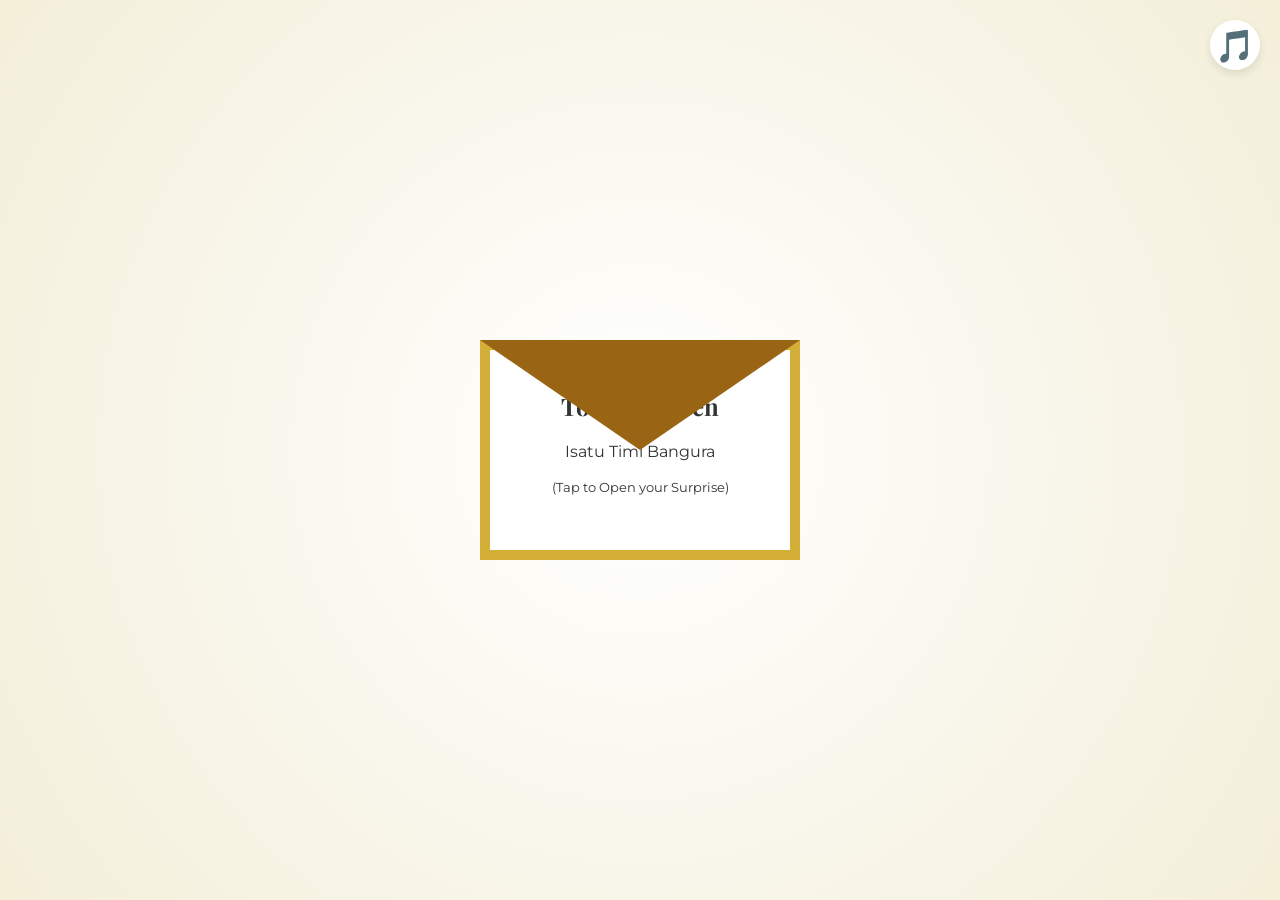
==== index.html @ e73a8da0 "Add files via upload" ====
<!DOCTYPE html>
<html lang="en">
<head>
    <meta charset="UTF-8">
    <meta name="viewport" content="width=device-width, initial-scale=1.0">
    <title>Queen Isatu Timi Bangura | 58 Years of Grace</title>
    <link href="https://fonts.googleapis.com/css2?family=Montserrat:wght@300;400&family=Playfair+Display:ital,wght@0,700;1,400&display=swap" rel="stylesheet">
    <link rel="stylesheet" href="style.css">
</head>
<body>

    <audio id="bgMusic" src="song.mp4" loop></audio>
    <div id="music-control" class="music-note">🎵</div>

    <div id="envelope-stage" class="stage">
        <div class="envelope-wrapper" id="envelope">
            <div class="envelope">
                <div class="flap"></div>
                <div class="letter">
                    <h2>To Our Queen</h2>
                    <p>Isatu Timi Bangura</p>
                    <small>(Tap to Open your Surprise)</small>
                </div>
            </div>
        </div>
    </div>

    <div id="splash-stage" class="stage" style="display: none;">
        <canvas id="particle-canvas"></canvas>
        <div class="golden-frame">
            <img id="splash-img" src="photo1.jpg" alt="Mom">
        </div>
        <h1 class="splash-text">Happy Birthday to the Best Mom in the World</h1>
    </div>

    <div id="home-stage" style="display: none;">
        <header class="main-header">
            <h1 class="reveal">Isatu Timi Bangura</h1>
            <p class="subtitle reveal">February 22, 1968</p>
            
            <div class="timer-box reveal">
                <p>Gracing the world for:</p>
                <div id="live-timer">Calculating...</div>
            </div>
        </header>

        <section class="content-grid">
            <div class="reveal-box scroll-item">
                <div class="media"><img src="photo2.jpg"></div>
                <div class="text-card">
                    <p class="bible">"She is clothed with strength and dignity; she can laugh at the days to come."</p>
                    <p class="ref">Proverbs 31:25</p>
                </div>
            </div>

            <div class="reveal-box scroll-item reverse">
                <div class="media"><video src="merry.mkv" controls></video></div>
                <div class="text-card">
                    <p class="quote">"A mother’s love is the heartbeat of the home."</p>
                </div>
            </div>

            <div class="reveal-box scroll-item">
                <div class="media"><img src="photo3.jpg"></div>
                <div class="text-card">
                    <p class="bible">"Her children arise and call her blessed."</p>
                    <p class="ref">Proverbs 31:28</p>
                </div>
            </div>

            <div class="reveal-box scroll-item reverse">
                <div class="media"><img src="photo4.jpg"></div>
                <div class="text-card">
                    <p class="quote">"You aren't just a woman of God; you are a testament to His grace."</p>
                </div>
            </div>

            </section>

        <footer>
            <p>Happy 58th Birthday, Mom. You are loved beyond words.</p>
        </footer>
    </div>

    <script src="script.js"></script>
</body>
</html>
---- style.css ----
:root {
    --gold: #D4AF37;
    --dark-gold: #996515;
    --cream: #FDFCF0;
    --white: #FFFFFF;
}

* { box-sizing: border-box; scroll-behavior: smooth; }

body {
    margin: 0;
    font-family: 'Montserrat', sans-serif;
    background: var(--white);
    overflow-x: hidden;
    color: #333;
}

/* Custom Scrollbar */
::-webkit-scrollbar { width: 8px; }
::-webkit-scrollbar-track { background: var(--white); }
::-webkit-scrollbar-thumb { background: var(--gold); border-radius: 10px; }

h1, h2, .bible { font-family: 'Playfair Display', serif; }

.stage {
    height: 100vh;
    width: 100%;
    display: flex;
    flex-direction: column;
    justify-content: center;
    align-items: center;
    background: radial-gradient(circle, #fff 0%, #f3efd9 100%);
}

/* Envelope Animation */
.envelope-wrapper { position: relative; cursor: pointer; transition: 0.5s; }
.envelope-wrapper:hover { transform: translateY(-10px); }
.envelope { width: 320px; height: 220px; background: var(--gold); position: relative; }
.flap {
    position: absolute; top: 0; width: 0; height: 0;
    border-left: 160px solid transparent; border-right: 160px solid transparent;
    border-top: 110px solid var(--dark-gold); transform-origin: top; transition: 0.8s; z-index: 3;
}
.envelope.open .flap { transform: rotateX(180deg); }
.letter {
    position: absolute; bottom: 10px; left: 10px; width: 300px; height: 200px;
    background: white; padding: 20px; text-align: center; z-index: 2; transition: 0.6s;
}
.envelope.open .letter { transform: translateY(-60px); box-shadow: 0 -10px 20px rgba(0,0,0,0.1); }

/* Splash Screen */
.golden-frame {
    width: 320px; height: 320px; border-radius: 50%;
    border: 8px solid var(--gold); box-shadow: 0 0 50px rgba(212, 175, 55, 0.6);
    overflow: hidden; margin-bottom: 30px;
}
.golden-frame img { width: 100%; height: 100%; object-fit: cover; transition: 0.5s ease-in-out; }

/* Main Content */
.main-header { padding: 100px 20px; text-align: center; background: var(--cream); }
.timer-box { 
    margin-top: 20px; padding: 20px; background: rgba(255,255,255,0.7);
    backdrop-filter: blur(10px); border: 1px solid var(--gold); display: inline-block;
}
#live-timer { font-size: 1.4rem; color: var(--dark-gold); font-weight: bold; }

/* Reveal Animation Class */
.reveal { opacity: 0; transform: translateY(30px); transition: 1s all ease; }
.reveal.active { opacity: 1; transform: translateY(0); }

.scroll-item {
    display: flex; align-items: center; gap: 50px; padding: 80px 10%;
}
.reverse { flex-direction: row-reverse; background: var(--cream); }
.media img, .media video { 
    width: 100%; max-width: 500px; border-radius: 4px; border: 1px solid var(--gold);
    box-shadow: 20px 20px 0px var(--gold);
}
.text-card { flex: 1; padding: 40px; }
.bible { font-size: 2rem; font-style: italic; }
.ref { color: var(--gold); font-weight: bold; margin-top: 10px; }
.quote { font-size: 1.5rem; border-left: 5px solid var(--gold); padding-left: 20px; }

.music-note {
    position: fixed; top: 20px; right: 20px; font-size: 2rem; cursor: pointer;
    z-index: 100; color: var(--gold); background: white; border-radius: 50%; width: 50px; height: 50px;
    display: flex; align-items: center; justify-content: center; box-shadow: 0 4px 10px rgba(0,0,0,0.1);
}
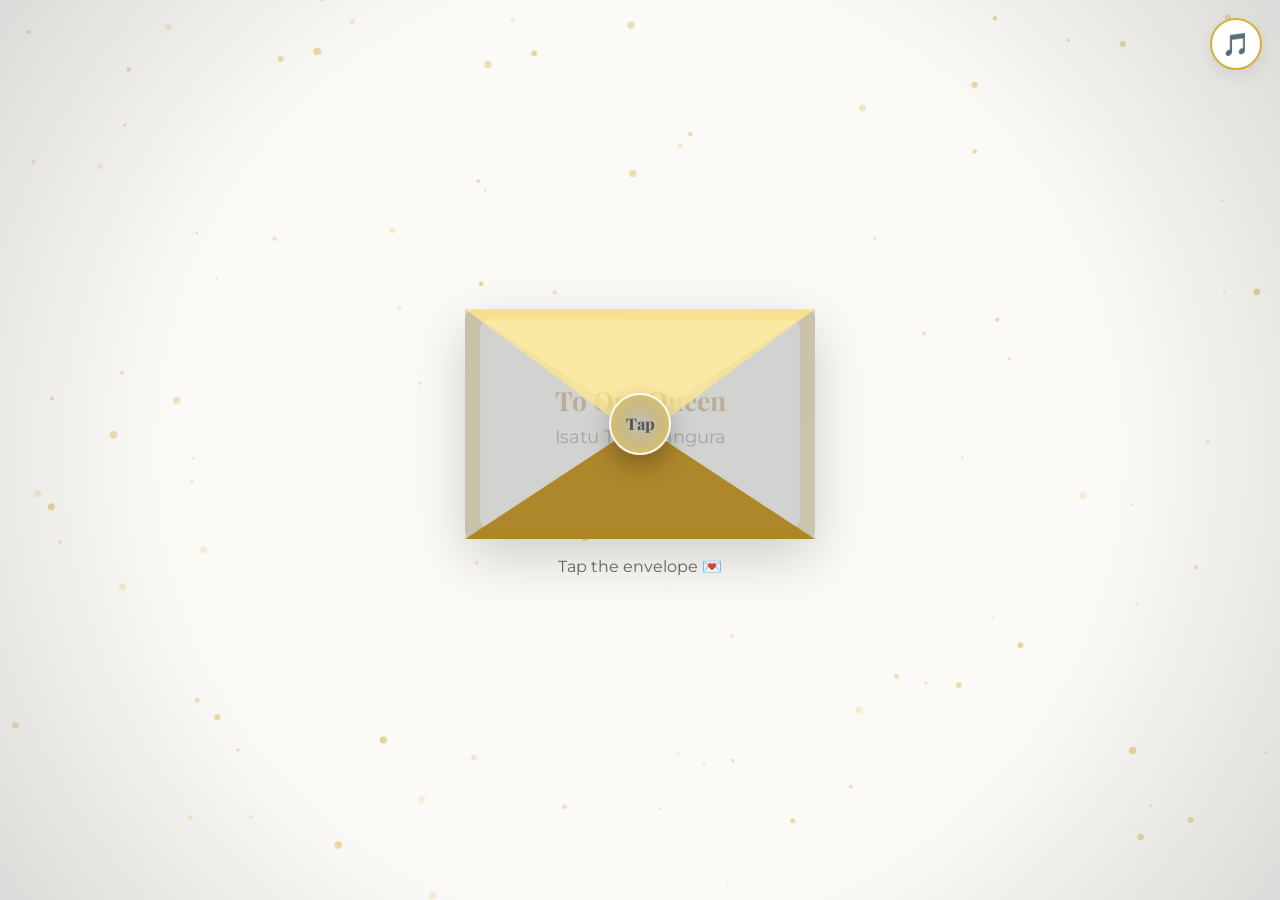
==== commit ca0cb901: "Add files via upload" ====
--- a/index.html
+++ b/index.html
@@ -1,87 +1,195 @@
-<!DOCTYPE html>
-<html lang="en">
-<head>
-    <meta charset="UTF-8">
-    <meta name="viewport" content="width=device-width, initial-scale=1.0">
-    <title>Queen Isatu Timi Bangura | 58 Years of Grace</title>
-    <link href="https://fonts.googleapis.com/css2?family=Montserrat:wght@300;400&family=Playfair+Display:ital,wght@0,700;1,400&display=swap" rel="stylesheet">
-    <link rel="stylesheet" href="style.css">
-</head>
-<body>
-
-    <audio id="bgMusic" src="song.mp4" loop></audio>
-    <div id="music-control" class="music-note">🎵</div>
-
-    <div id="envelope-stage" class="stage">
-        <div class="envelope-wrapper" id="envelope">
-            <div class="envelope">
-                <div class="flap"></div>
-                <div class="letter">
-                    <h2>To Our Queen</h2>
-                    <p>Isatu Timi Bangura</p>
-                    <small>(Tap to Open your Surprise)</small>
-                </div>
-            </div>
-        </div>
-    </div>
-
-    <div id="splash-stage" class="stage" style="display: none;">
-        <canvas id="particle-canvas"></canvas>
-        <div class="golden-frame">
-            <img id="splash-img" src="photo1.jpg" alt="Mom">
-        </div>
-        <h1 class="splash-text">Happy Birthday to the Best Mom in the World</h1>
-    </div>
-
-    <div id="home-stage" style="display: none;">
-        <header class="main-header">
-            <h1 class="reveal">Isatu Timi Bangura</h1>
-            <p class="subtitle reveal">February 22, 1968</p>
-            
-            <div class="timer-box reveal">
-                <p>Gracing the world for:</p>
-                <div id="live-timer">Calculating...</div>
-            </div>
-        </header>
-
-        <section class="content-grid">
-            <div class="reveal-box scroll-item">
-                <div class="media"><img src="photo2.jpg"></div>
-                <div class="text-card">
-                    <p class="bible">"She is clothed with strength and dignity; she can laugh at the days to come."</p>
-                    <p class="ref">Proverbs 31:25</p>
-                </div>
-            </div>
-
-            <div class="reveal-box scroll-item reverse">
-                <div class="media"><video src="merry.mkv" controls></video></div>
-                <div class="text-card">
-                    <p class="quote">"A mother’s love is the heartbeat of the home."</p>
-                </div>
-            </div>
-
-            <div class="reveal-box scroll-item">
-                <div class="media"><img src="photo3.jpg"></div>
-                <div class="text-card">
-                    <p class="bible">"Her children arise and call her blessed."</p>
-                    <p class="ref">Proverbs 31:28</p>
-                </div>
-            </div>
-
-            <div class="reveal-box scroll-item reverse">
-                <div class="media"><img src="photo4.jpg"></div>
-                <div class="text-card">
-                    <p class="quote">"You aren't just a woman of God; you are a testament to His grace."</p>
-                </div>
-            </div>
-
-            </section>
-
-        <footer>
-            <p>Happy 58th Birthday, Mom. You are loved beyond words.</p>
-        </footer>
-    </div>
-
-    <script src="script.js"></script>
-</body>
+<!DOCTYPE html>
+<html lang="en">
+<head>
+  <meta charset="UTF-8" />
+  <meta name="viewport" content="width=device-width, initial-scale=1.0" />
+  <title>Happy Birthday Mom | Gold & Silver</title>
+
+  <link href="https://fonts.googleapis.com/css2?family=Montserrat:wght@300;400;600&family=Playfair+Display:ital,wght@0,700;1,500&display=swap" rel="stylesheet">
+  <link rel="stylesheet" href="style.css" />
+</head>
+
+<body>
+  <canvas id="bg-particles"></canvas>
+
+  <audio id="bgMusic" src="song.mp4" loop></audio>
+  <button id="music-control" class="music-note" aria-label="Toggle music">🎵</button>
+
+  <!-- 1) Envelope Stage -->
+  <section id="envelope-stage" class="stage">
+    <div class="premium-envelope" id="envelope" role="button" aria-label="Open birthday card" tabindex="0">
+      <div class="flap back-flap"></div>
+
+      <div class="letter">
+        <h2 class="letter-title">To Our Queen</h2>
+        <p class="letter-name" id="mom-name-letter">Isatu Timi Bangura</p>
+      </div>
+
+      <div class="flap bottom-flap"></div>
+      <div class="flap left-flap"></div>
+      <div class="flap right-flap"></div>
+      <div class="flap top-flap"></div>
+
+      <div class="wax-seal">Tap</div>
+    </div>
+
+    <p class="hint">Tap the envelope 💌</p>
+  </section>
+
+  <!-- 2) Splash Stage -->
+  <section id="splash-stage" class="stage" style="display:none;">
+    <div class="splash-ring">
+      <img id="splash-img" src="MOM1.jpeg" alt="Mom Splash" />
+    </div>
+
+    <h1 class="splash-text" id="splash-text">Today is not just a birthday…</h1>
+    <p class="splash-subtext" id="splash-subtext">It’s a celebration of a life that blessed our family.</p>
+
+    <div class="splash-dots" aria-hidden="true">
+      <span></span><span></span><span></span>
+    </div>
+  </section>
+
+  <!-- 3) Home Stage -->
+  <main id="home-stage" style="display:none;">
+    <header class="main-header">
+      <h1 class="reveal">
+        Happy Birthday,<br>
+        <span class="name-pop" id="mom-name">Isatu Timi Bangura</span> 👑
+      </h1>
+
+      <p class="subtitle reveal">
+        A woman of prayer, strength, and love
+      </p>
+
+      <div class="timer-box reveal">
+        <p class="timer-label">A life that has blessed the world for:</p>
+        <div id="live-timer">Calculating...</div>
+      </div>
+
+      <div id="sweet-words" aria-hidden="true"></div>
+    </header>
+
+    <section class="content-grid">
+
+      <!-- SECTION 1: MOM SOLO (MOM1..MOM14) -->
+      <section class="feature section-card reveal">
+        <div class="media-box">
+          <img id="rot-mom-solo" class="media-el" src="MOM1.jpeg" alt="Mom solo">
+        </div>
+
+        <div class="text-card">
+          <div class="badge">SCRIPTURE</div>
+          <h2 class="section-title">A Crown of Strength</h2>
+          <div class="metal-divider"></div>
+
+          <p class="bible">
+            “She is clothed with strength and dignity;<br>
+            she can laugh at the days to come.”
+          </p>
+          <p class="ref">Proverbs 31:25</p>
+
+          <p class="body-text">
+            Mom, this is you steady in storms, kind in victory, faithful in every season.
+          </p>
+        </div>
+      </section>
+
+      <!-- SECTION 2: MOM + MARY (MOMANDSIS1..MOMANDSIS7) -->
+      <section class="feature section-card reveal reverse">
+        <div class="media-box">
+          <img id="rot-mom-mary" class="media-el" src="MOMANDSIS1.jpeg" alt="Mom and Mary">
+        </div>
+
+        <div class="text-card">
+          <div class="badge">Mother & Daughter</div>
+          <h2 class="section-title">A Bond We Cherish</h2>
+          <div class="metal-divider"></div>
+
+          <p class="body-text">
+            Some love is quiet and strong the kind you see in family.
+            Thank you for being the glue, the guidance, and the prayer behind us.
+          </p>
+        </div>
+      </section>
+
+      <!-- SECTION 3: ME + MOM (MOMANDME1..MOMANDME3) -->
+      <section class="feature section-card reveal">
+        <div class="media-box">
+          <img id="rot-me-mom" class="media-el" src="MOMANDME1.jpeg" alt="Me and Mom">
+        </div>
+
+        <div class="text-card">
+          <div class="badge">FROM ME</div>
+          <h2 class="section-title">Thank You, Mom 💛</h2>
+          <div class="metal-divider"></div>
+
+          <p class="quote">
+            Mom, every step I take is because you stood first.<br>
+            Your prayers carried me where my strength could not.<br>
+            Today, I celebrate not just your birthday but your sacrifice.
+          </p>
+          <p class="ref">Mitchelle Namikaze</p>
+        </div>
+      </section>
+
+      <!-- SECTION 4: FAMILY 3 (FAMILY1..FAMILY6) -->
+      <section class="feature section-card reveal reverse">
+        <div class="media-box">
+          <img id="rot-family3" class="media-el" src="FAMILY1.jpeg" alt="Family">
+        </div>
+
+        <div class="text-card">
+          <div class="badge">Family</div>
+          <h2 class="section-title">Our Family, Our Joy</h2>
+          <div class="metal-divider"></div>
+
+          <p class="body-text">
+            Thank you for every prayer, every lesson, and every time you chose love even when it was hard.
+            We honor you today and always.
+          </p>
+        </div>
+      </section>
+
+      <!-- VIDEO -->
+      <section class="feature section-card reveal">
+        <div class="media-box media-video">
+          <video class="media-el" id="mom-video" src="VID1.mp4" controls playsinline></video>
+        </div>
+
+        <div class="text-card">
+          <div class="badge">MEMORY</div>
+          <h2 class="section-title">A Moment We Can Replay </h2>
+          <div class="metal-divider"></div>
+          <p class="body-text">
+            A little memory because you deserve moments that last.
+  
+          </p>
+        </div>
+      </section>
+
+      <!-- BUTTON -->
+      <section class="feature section-card reveal">
+        <div class="text-card center-card full">
+          <h2 class="section-title">One More Message 💌</h2>
+          <div class="metal-divider center"></div>
+          <p class="body-text">
+            I wrote you a special message on the next page.
+          </p>
+          <a href="message.html" class="gold-btn">Open My Message to You 💛</a>
+        </div>
+      </section>
+
+    </section>
+
+    <footer>
+      <p>
+        Happy Birthday, <span id="mom-name-footer">Isatu Timi Bangura</span> 💛<br>
+        <span class="footer-blessing">May God continue to bless and keep you.</span>
+      </p>
+    </footer>
+  </main>
+
+  <script src="script.js"></script>
+</body>
 </html>
--- a/style.css
+++ b/style.css
@@ -1,88 +1,493 @@
-:root {
-    --gold: #D4AF37;
-    --dark-gold: #996515;
-    --cream: #FDFCF0;
-    --white: #FFFFFF;
-}
-
-* { box-sizing: border-box; scroll-behavior: smooth; }
-
-body {
-    margin: 0;
-    font-family: 'Montserrat', sans-serif;
-    background: var(--white);
-    overflow-x: hidden;
-    color: #333;
-}
-
-/* Custom Scrollbar */
-::-webkit-scrollbar { width: 8px; }
-::-webkit-scrollbar-track { background: var(--white); }
-::-webkit-scrollbar-thumb { background: var(--gold); border-radius: 10px; }
-
-h1, h2, .bible { font-family: 'Playfair Display', serif; }
-
-.stage {
-    height: 100vh;
-    width: 100%;
-    display: flex;
-    flex-direction: column;
-    justify-content: center;
-    align-items: center;
-    background: radial-gradient(circle, #fff 0%, #f3efd9 100%);
-}
-
-/* Envelope Animation */
-.envelope-wrapper { position: relative; cursor: pointer; transition: 0.5s; }
-.envelope-wrapper:hover { transform: translateY(-10px); }
-.envelope { width: 320px; height: 220px; background: var(--gold); position: relative; }
-.flap {
-    position: absolute; top: 0; width: 0; height: 0;
-    border-left: 160px solid transparent; border-right: 160px solid transparent;
-    border-top: 110px solid var(--dark-gold); transform-origin: top; transition: 0.8s; z-index: 3;
-}
-.envelope.open .flap { transform: rotateX(180deg); }
-.letter {
-    position: absolute; bottom: 10px; left: 10px; width: 300px; height: 200px;
-    background: white; padding: 20px; text-align: center; z-index: 2; transition: 0.6s;
-}
-.envelope.open .letter { transform: translateY(-60px); box-shadow: 0 -10px 20px rgba(0,0,0,0.1); }
-
-/* Splash Screen */
-.golden-frame {
-    width: 320px; height: 320px; border-radius: 50%;
-    border: 8px solid var(--gold); box-shadow: 0 0 50px rgba(212, 175, 55, 0.6);
-    overflow: hidden; margin-bottom: 30px;
-}
-.golden-frame img { width: 100%; height: 100%; object-fit: cover; transition: 0.5s ease-in-out; }
-
-/* Main Content */
-.main-header { padding: 100px 20px; text-align: center; background: var(--cream); }
-.timer-box { 
-    margin-top: 20px; padding: 20px; background: rgba(255,255,255,0.7);
-    backdrop-filter: blur(10px); border: 1px solid var(--gold); display: inline-block;
-}
-#live-timer { font-size: 1.4rem; color: var(--dark-gold); font-weight: bold; }
-
-/* Reveal Animation Class */
-.reveal { opacity: 0; transform: translateY(30px); transition: 1s all ease; }
-.reveal.active { opacity: 1; transform: translateY(0); }
-
-.scroll-item {
-    display: flex; align-items: center; gap: 50px; padding: 80px 10%;
-}
-.reverse { flex-direction: row-reverse; background: var(--cream); }
-.media img, .media video { 
-    width: 100%; max-width: 500px; border-radius: 4px; border: 1px solid var(--gold);
-    box-shadow: 20px 20px 0px var(--gold);
-}
-.text-card { flex: 1; padding: 40px; }
-.bible { font-size: 2rem; font-style: italic; }
-.ref { color: var(--gold); font-weight: bold; margin-top: 10px; }
-.quote { font-size: 1.5rem; border-left: 5px solid var(--gold); padding-left: 20px; }
-
-.music-note {
-    position: fixed; top: 20px; right: 20px; font-size: 2rem; cursor: pointer;
-    z-index: 100; color: var(--gold); background: white; border-radius: 50%; width: 50px; height: 50px;
-    display: flex; align-items: center; justify-content: center; box-shadow: 0 4px 10px rgba(0,0,0,0.1);
+:root{
+  --gold:#D4AF37;
+  --gold-dark:#AA8222;
+  --gold-light:#F9E596;
+
+  --silver:#C0C0C0;
+  --silver-dark:#9A9A9A;
+
+  --bg:#FBFAF7;
+  --card:rgba(255,255,255,0.78);
+  --text:#2f2f2f;
+
+  --accent-rgb:212,175,55;
+}
+
+*{ box-sizing:border-box; scroll-behavior:smooth; }
+body{
+  margin:0;
+  font-family:'Montserrat', sans-serif;
+  background:var(--bg);
+  color:var(--text);
+  overflow-x:hidden;
+}
+
+::selection{ background:var(--gold); color:#fff; }
+::-webkit-scrollbar{ width:10px; }
+::-webkit-scrollbar-track{ background:var(--bg); }
+::-webkit-scrollbar-thumb{ background:var(--gold); border-radius:10px; }
+
+#bg-particles{
+  position:fixed;
+  inset:0;
+  width:100vw;
+  height:100vh;
+  z-index:0;
+  pointer-events:none;
+}
+
+body::after{
+  content:"";
+  position:fixed;
+  inset:0;
+  background: radial-gradient(circle at center, transparent 60%, rgba(0,0,0,0.12));
+  pointer-events:none;
+  z-index:2;
+}
+
+.stage, #home-stage{ position:relative; z-index:3; }
+.stage{
+  height:100vh;
+  display:flex;
+  flex-direction:column;
+  justify-content:center;
+  align-items:center;
+  padding:0 18px;
+}
+
+.music-note{
+  position:fixed;
+  top:18px; right:18px;
+  z-index:200;
+  width:52px; height:52px;
+  border-radius:50%;
+  border:2px solid var(--gold);
+  background:#fff;
+  color:var(--gold-dark);
+  font-size:1.4rem;
+  cursor:pointer;
+  display:flex;
+  align-items:center;
+  justify-content:center;
+  box-shadow:0 6px 18px rgba(0,0,0,0.08);
+  transition:transform .2s ease, background .2s ease;
+}
+.music-note:hover{ transform:scale(1.06); background:var(--gold); color:#fff; }
+
+.hint{ margin-top:18px; color:#666; font-size:1rem; }
+
+/* Envelope */
+.premium-envelope{
+  position:relative;
+  width:350px; height:230px;
+  background: linear-gradient(135deg, rgba(212,175,55,0.35), rgba(192,192,192,0.25));
+  box-shadow: 0 18px 55px rgba(0,0,0,0.18);
+  cursor:pointer;
+  transition: transform .35s ease;
+  border-radius:10px;
+  outline:none;
+}
+.premium-envelope:hover{ transform: translateY(-10px) scale(1.02); }
+
+.flap{ position:absolute; width:100%; height:100%; }
+.back-flap{ background: rgba(212,175,55,0.60); border-radius:10px; }
+
+.bottom-flap{
+  border-left:175px solid transparent;
+  border-right:175px solid transparent;
+  border-bottom:115px solid rgba(170,130,34,0.95);
+  bottom:0; z-index:4;
+}
+.left-flap{
+  border-top:115px solid transparent;
+  border-bottom:115px solid transparent;
+  border-left:175px solid rgba(192,192,192,0.70);
+  z-index:3;
+}
+.right-flap{
+  border-top:115px solid transparent;
+  border-bottom:115px solid transparent;
+  border-right:175px solid rgba(192,192,192,0.70);
+  right:0; z-index:3;
+}
+.top-flap{
+  border-left:175px solid transparent;
+  border-right:175px solid transparent;
+  border-top:130px solid rgba(249,229,150,0.85);
+  transform-origin: top;
+  transition: transform .8s ease;
+  z-index:5;
+}
+.premium-envelope.open .top-flap{ transform: rotateX(180deg); z-index:1; }
+
+.wax-seal{
+  position:absolute;
+  top:50%; left:50%;
+  transform: translate(-50%,-50%);
+  width:62px; height:62px;
+  border-radius:50%;
+  z-index:6;
+  display:flex;
+  align-items:center;
+  justify-content:center;
+  color:#555;
+  font-weight:800;
+  background: radial-gradient(circle, var(--silver), var(--gold));
+  box-shadow:0 10px 24px rgba(0,0,0,0.28), inset 0 0 16px rgba(255,255,255,0.25);
+  transition: opacity .5s ease;
+  border:2px solid rgba(255,255,255,0.90);
+  font-family:'Playfair Display', serif;
+}
+.premium-envelope.open .wax-seal{ opacity:0; pointer-events:none; }
+
+.letter{
+  position:absolute;
+  bottom:10px; left:15px;
+  width:320px; height:210px;
+  background: rgba(255,255,255,0.92);
+  display:flex;
+  flex-direction:column;
+  justify-content:center;
+  align-items:center;
+  z-index:2;
+  transition: transform .8s ease, box-shadow .8s ease;
+  border:1px solid rgba(0,0,0,0.06);
+  border-radius:10px;
+}
+.premium-envelope.open .letter{
+  transform: translateY(-100px);
+  box-shadow: 0 -12px 32px rgba(0,0,0,0.14);
+  z-index:6;
+}
+.letter-title{
+  margin:0;
+  font-size:1.65rem;
+  color:var(--gold-dark);
+  font-family:'Playfair Display', serif;
+}
+.letter-name{ margin-top:8px; font-size:1.1rem; color:#666; }
+
+/* Splash */
+.splash-ring{
+  width:320px; height:320px;
+  border-radius:50%;
+  overflow:hidden;
+  margin-bottom:26px;
+  border:8px solid var(--gold);
+  background:#fff;
+  box-shadow: 0 0 60px rgba(212,175,55,0.30);
+  animation: pulseGlow 2s infinite alternate;
+}
+@keyframes pulseGlow{
+  from{ box-shadow: 0 0 24px rgba(212,175,55,0.18); }
+  to{ box-shadow: 0 0 80px rgba(249,229,150,0.45); }
+}
+.splash-ring img{
+  width:100%; height:100%;
+  object-fit:cover;
+  transition: opacity .45s ease;
+}
+
+.splash-text{
+  font-family:'Playfair Display', serif;
+  font-size:2.15rem;
+  text-align:center;
+  padding:0 18px;
+  color:var(--gold-dark);
+  opacity:0;
+  animation: fadeUp 1.2s ease forwards;
+}
+.splash-subtext{
+  margin-top:10px;
+  font-size:1.1rem;
+  text-align:center;
+  padding:0 22px;
+  color:#555;
+  max-width:720px;
+  opacity:0;
+  animation: fadeUp 1.2s ease forwards;
+  animation-delay:.2s;
+}
+@keyframes fadeUp{
+  from{ opacity:0; transform: translateY(18px); }
+  to{ opacity:1; transform: translateY(0); }
+}
+.splash-dots{
+  margin-top:18px;
+  display:flex;
+  gap:10px;
+  opacity:.85;
+}
+.splash-dots span{
+  width:10px; height:10px;
+  border-radius:50%;
+  background: rgba(212,175,55,0.55);
+  animation: dotPulse 1.2s infinite ease-in-out;
+}
+.splash-dots span:nth-child(2){ animation-delay:.15s; }
+.splash-dots span:nth-child(3){ animation-delay:.3s; }
+@keyframes dotPulse{
+  0%,100%{ transform: scale(1); opacity:.55; }
+  50%{ transform: scale(1.4); opacity:1; }
+}
+
+/* Header */
+.main-header{
+  padding: 90px 18px 40px 18px;
+  text-align:center;
+  position:relative;
+}
+.main-header h1{
+  font-family:'Playfair Display', serif;
+  font-size:3.1rem;
+  margin:0;
+  color:var(--gold-dark);
+}
+.name-pop{
+  display:inline-block;
+  color:var(--gold);
+  text-shadow: 0 12px 30px rgba(212,175,55,0.22);
+  animation: popIn .85s ease both;
+}
+@keyframes popIn{
+  from{ transform: translateY(12px) scale(.96); opacity:0; }
+  to{ transform: translateY(0) scale(1); opacity:1; }
+}
+.subtitle{
+  margin-top:14px;
+  font-size:1.12rem;
+  color:#666;
+  max-width:900px;
+  margin-left:auto;
+  margin-right:auto;
+  line-height:1.7;
+}
+
+.timer-box{
+  margin-top:22px;
+  padding:18px 34px;
+  background: rgba(255,255,255,0.78);
+  backdrop-filter: blur(10px);
+  border:2px solid rgba(212,175,55,0.70);
+  border-radius:16px;
+  display:inline-block;
+  box-shadow: 0 12px 24px rgba(0,0,0,0.06);
+}
+.timer-label{ margin:0; color:#555; }
+#live-timer{
+  font-size:1.5rem;
+  margin-top:10px;
+  color:var(--gold-dark);
+  font-weight:800;
+}
+
+/* Floating words container */
+#sweet-words{
+  position:absolute;
+  inset:0;
+  pointer-events:none;
+  overflow:hidden;
+  z-index:1;
+}
+
+/* Main layout */
+.content-grid{
+  max-width: 1200px;
+  margin: 0 auto;
+  padding: 0 18px 30px 18px;
+}
+
+.section-card{
+  margin: 30px auto;
+  border-radius: 22px;
+  background: rgba(255,255,255,0.60);
+  border: 1px solid rgba(192,192,192,0.35);
+  backdrop-filter: blur(8px);
+  box-shadow: 0 18px 50px rgba(0,0,0,0.05);
+  overflow:hidden;
+}
+
+.feature{
+  display:grid;
+  grid-template-columns: minmax(260px, 520px) 1fr;
+  gap: 0;
+  align-items: stretch;
+}
+
+.feature.reverse{
+  grid-template-columns: 1fr minmax(260px, 520px);
+}
+.feature.reverse .media-box{ grid-column: 2; }
+.feature.reverse .text-card{ grid-column: 1; }
+
+.media-box{
+  padding: 18px;
+  display:flex;
+  align-items:center;
+  justify-content:center;
+  background: linear-gradient(135deg, rgba(212,175,55,0.10), rgba(192,192,192,0.10));
+}
+
+.media-box .media-el{
+  width: 100%;
+  border-radius: 18px;
+  border: 2px solid rgba(212,175,55,0.65);
+  box-shadow: 0 18px 40px rgba(212,175,55,0.10);
+  transition: transform .25s ease, box-shadow .25s ease, opacity .45s ease;
+  opacity: 1;
+}
+
+/* Portrait-friendly image ratio so frames look consistent */
+.media-box:not(.media-video) .media-el{
+  aspect-ratio: 4 / 5;
+  object-fit: cover;
+}
+
+/* Video ratio */
+.media-video .media-el{
+  aspect-ratio: 16 / 9;
+  object-fit: cover;
+  background:#000;
+}
+
+.media-box .media-el:hover{
+  transform: translateY(-4px);
+  box-shadow: 0 28px 60px rgba(212,175,55,0.18);
+}
+
+.text-card{
+  padding: 34px 34px;
+  background: rgba(255,255,255,0.78);
+}
+
+.text-card.full{
+  width:100%;
+}
+
+.section-title{
+  margin: 8px 0 10px 0;
+  font-family:'Playfair Display', serif;
+  font-size: 2rem;
+  color:#2b2b2b;
+}
+
+.badge{
+  display:inline-block;
+  padding: 8px 12px;
+  border-radius: 999px;
+  background: rgba(212,175,55,0.12);
+  border: 1px solid rgba(192,192,192,0.35);
+  color: var(--gold-dark);
+  font-weight: 800;
+  letter-spacing: .08em;
+  font-size: .75rem;
+}
+
+.metal-divider{
+  width:92px;
+  height:4px;
+  border-radius:999px;
+  background: linear-gradient(90deg,
+    rgba(192,192,192,0.25),
+    rgba(212,175,55,0.95),
+    rgba(192,192,192,0.25)
+  );
+  margin:14px 0 18px 0;
+}
+
+.metal-divider.center{ margin-left:auto; margin-right:auto; }
+
+.body-text{
+  font-size:1.06rem;
+  line-height:1.85;
+  color:#444;
+}
+
+.quote{
+  font-size:1.18rem;
+  line-height:1.9;
+  color:#444;
+  border-left:5px solid rgba(212,175,55,0.85);
+  padding-left:18px;
+}
+
+.bible{
+  font-family:'Playfair Display', serif;
+  font-size:1.65rem;
+  line-height:1.55;
+  color:#222;
+}
+
+.ref{
+  margin-top:14px;
+  font-weight:800;
+  color: var(--gold-dark);
+}
+
+.center-card{ text-align:center; }
+
+.gold-btn{
+  display:inline-block;
+  margin-top:18px;
+  padding: 14px 22px;
+  border-radius:999px;
+  text-decoration:none;
+  font-weight:800;
+  color:#fff;
+  background: linear-gradient(135deg, rgba(212,175,55,0.95), rgba(170,130,34,1));
+  box-shadow: 0 16px 35px rgba(212,175,55,0.22);
+  transition: transform .2s ease, box-shadow .2s ease;
+}
+.gold-btn:hover{
+  transform: translateY(-2px);
+  box-shadow: 0 24px 55px rgba(212,175,55,0.28);
+}
+
+/* Reveal */
+.reveal{
+  opacity:0;
+  transform: translateY(40px);
+  transition: 1s all ease;
+}
+.reveal.active{
+  opacity:1;
+  transform: translateY(0);
+}
+
+footer{
+  padding:46px 18px;
+  text-align:center;
+  border-top:1px solid rgba(212,175,55,0.35);
+  background: rgba(255,255,255,0.9);
+  color:#666;
+  font-size:1.05rem;
+}
+.footer-blessing{
+  display:inline-block;
+  margin-top:10px;
+  color: var(--gold-dark);
+  font-weight:700;
+}
+
+/* Mobile */
+@media (max-width: 900px){
+  .main-header h1{ font-size:2.45rem; }
+
+  .feature{
+    grid-template-columns: 1fr;
+  }
+  .feature.reverse{
+    grid-template-columns: 1fr;
+  }
+  .feature.reverse .media-box,
+  .feature.reverse .text-card{
+    grid-column: auto;
+  }
+
+  .text-card{ padding: 26px; }
+  .media-box{ padding: 16px; }
+
+  .media-box:not(.media-video) .media-el{
+    aspect-ratio: 1 / 1; /* better on phones */
+  }
 }
